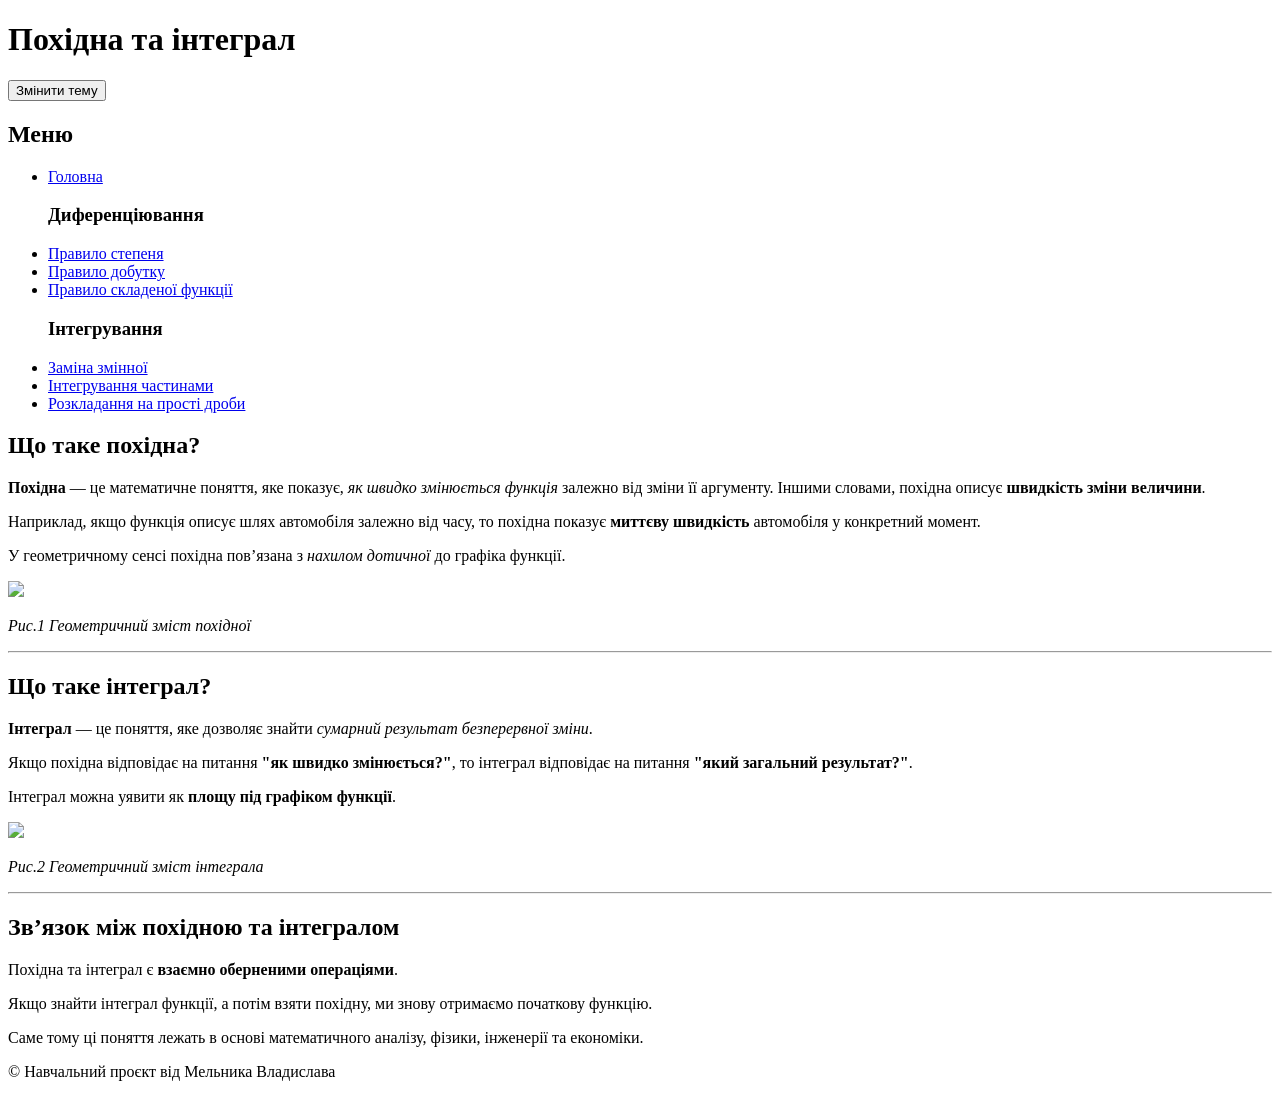
==== index.html @ 9eb4aad6 "Add files via upload" ====
<!DOCTYPE html>
<html lang="uk">

<head>
    <meta charset="UTF-8">
    <title>Похідна та інтеграл</title>

    <link rel="stylesheet" href="style.css">
</head>


<body>

    <header>

        <h1>Похідна та інтеграл</h1>

        <button id="themeToggle">
            Змінити тему
        </button>

    </header>


    <div class="container">

<nav>

    <h1>Меню</h1>

    <ul>

        <li><a href="index.html" class="active">Головна</a></li>

        <h3>Диференціювання</h3>

        <li><a href="pages/power-rule.html">Правило степеня</a></li>
        <li><a href="pages/product-rule.html">Правило добутку</a></li>
        <li><a href="pages/chain-rule.html">Правило складеної функції</a></li>

    </ul>

    <ul>

        <h3>Інтегрування</h3>

        <li><a href="pages/substitution.html">Заміна змінної</a></li>
        <li><a href="pages/integration-by-parts.html">Інтегрування частинами</a></li>
        <li><a href="pages/partial-fractions.html">Розкладання на прості дроби</a></li>

    </ul>

</nav>

        <main>

            <div class="box">

                <h2>Що таке похідна?</h2>

                <p>
                    <b>Похідна</b> — це математичне поняття, яке показує,
                    <i>як швидко змінюється функція</i> залежно від зміни її аргументу.
                    Іншими словами, похідна описує <b>швидкість зміни величини</b>.
                </p>

                <p>
                    Наприклад, якщо функція описує шлях автомобіля залежно від часу,
                    то похідна показує <b>миттєву швидкість</b> автомобіля
                    у конкретний момент.
                </p>

                <p>
                    У геометричному сенсі похідна пов’язана з
                    <i>нахилом дотичної</i> до графіка функції.
                </p>

                <img src="derivative.png" class="math-img">

                <p class="img-description">
                    <i>Рис.1 Геометричний зміст похідної</i>
                </p>

            </div>


            <hr>


            <div class="box">

                <h2>Що таке інтеграл?</h2>

                <p>
                    <b>Інтеграл</b> — це поняття, яке дозволяє знайти
                    <i>сумарний результат безперервної зміни</i>.
                </p>

                <p>
                    Якщо похідна відповідає на питання
                    <b>"як швидко змінюється?"</b>,
                    то інтеграл відповідає на питання
                    <b>"який загальний результат?"</b>.
                </p>

                <p>
                    Інтеграл можна уявити як
                    <b>площу під графіком функції</b>.
                </p>

                <img src="integral.png" class="math-img">

                <p class="img-description">
                    <i>Рис.2 Геометричний зміст інтеграла</i>
                </p>

            </div>


            <hr>


            <div class="box">

                <h2>Зв’язок між похідною та інтегралом</h2>

                <p>
                    Похідна та інтеграл є
                    <b>взаємно оберненими операціями</b>.
                </p>

                <p>
                    Якщо знайти інтеграл функції, а потім взяти похідну,
                    ми знову отримаємо початкову функцію.
                </p>

                <p>
                    Саме тому ці поняття лежать в основі
                    математичного аналізу, фізики, інженерії та економіки.
                </p>

            </div>

        </main>

    </div>


    <footer>

        <p>© Навчальний проєкт від Мельника Владислава</p>
        </p>

    </footer>


    <script src="script.js"></script>

</body>

</html>
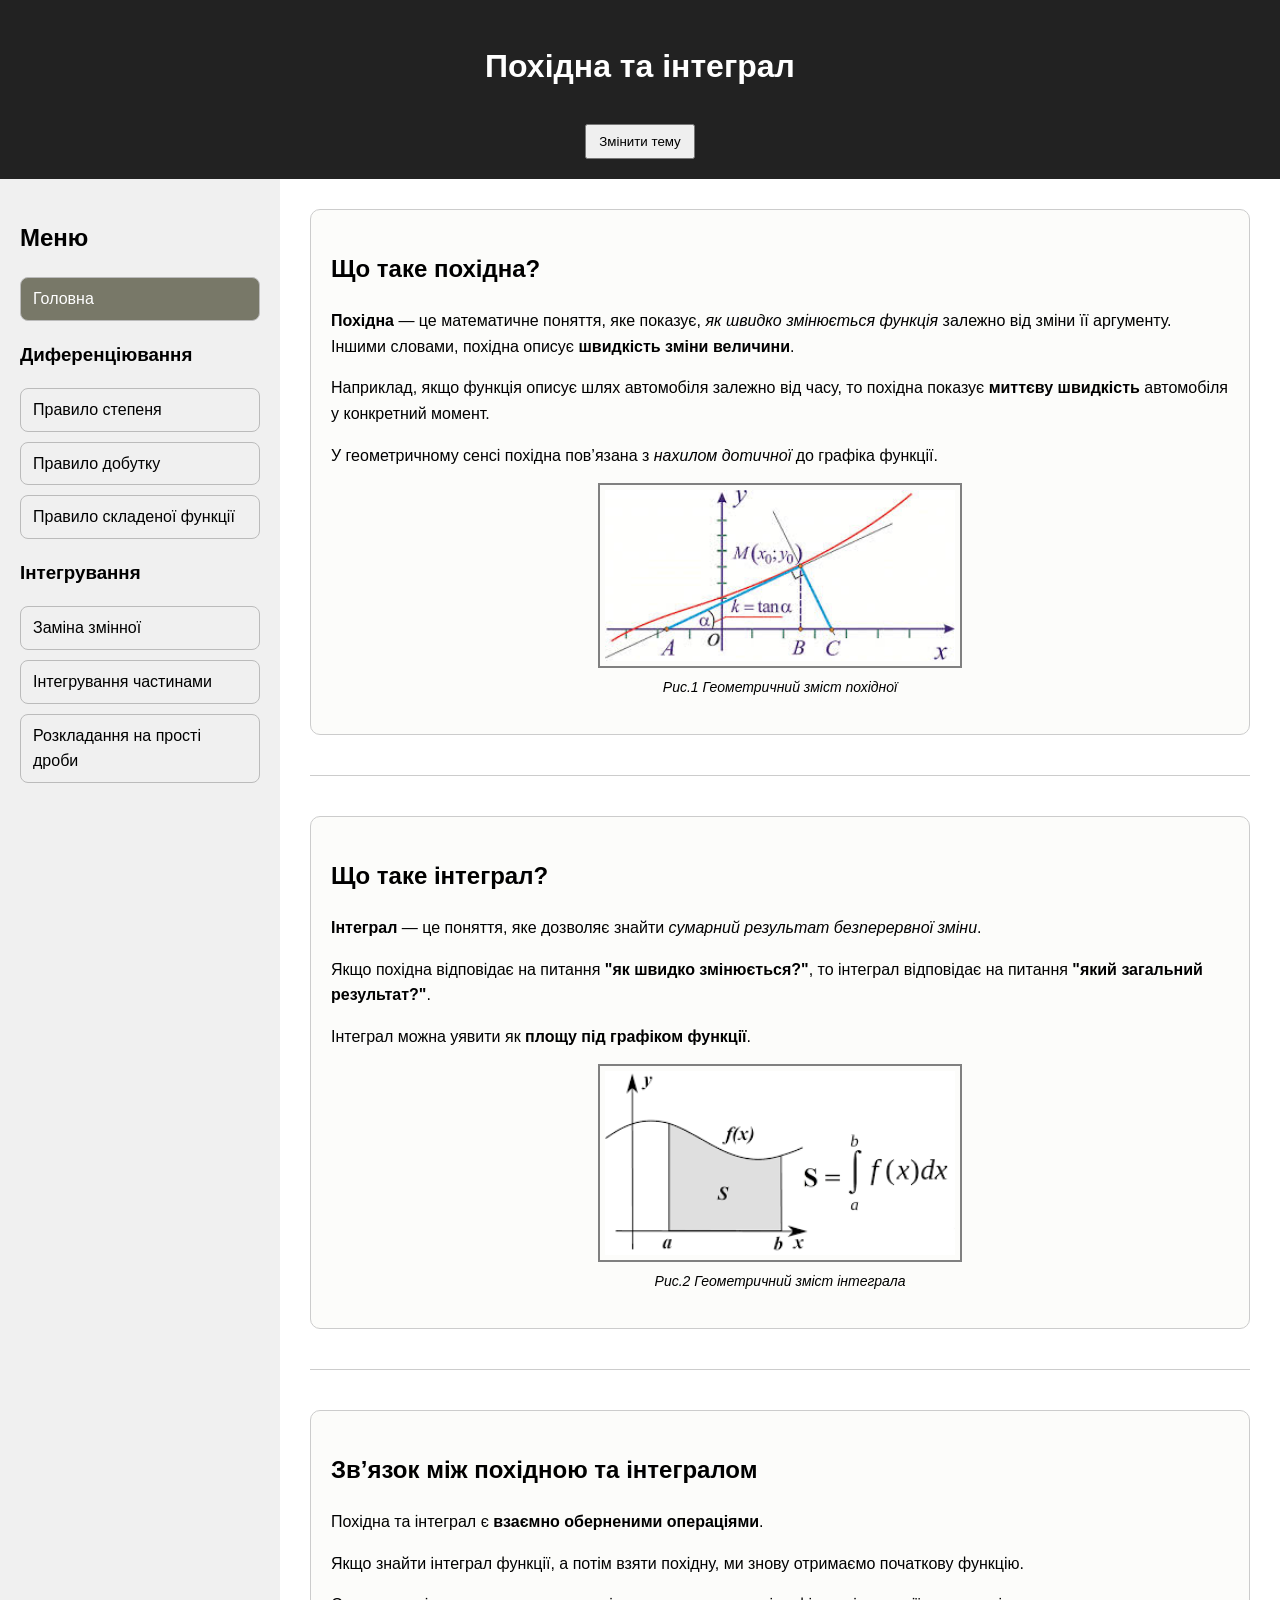
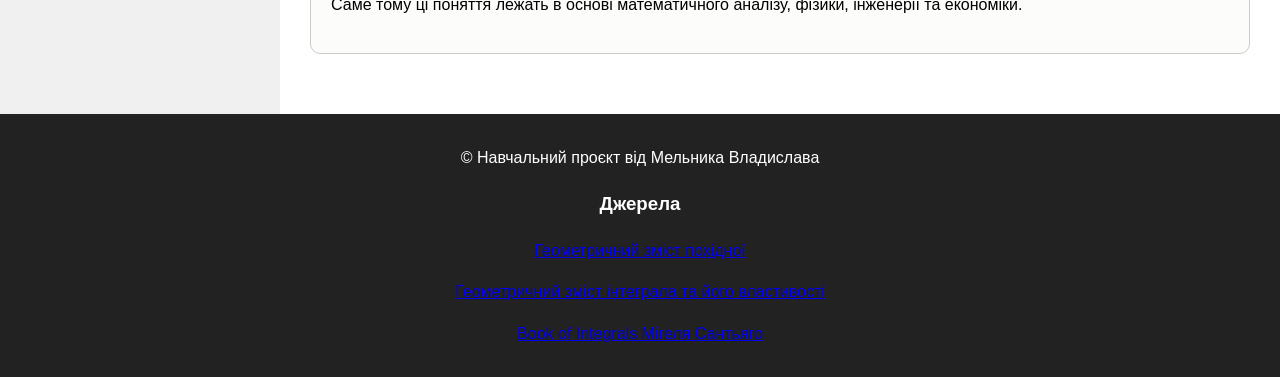
==== commit da7664fa: "Add files via upload" ====
--- a/index.html
+++ b/index.html
@@ -149,8 +149,11 @@
     <footer>
 
         <p>© Навчальний проєкт від Мельника Владислава</p>
-        </p>
-
+        <h3>Джерела</h3>
+        <p><a href="https://yukhym.com/uk/diferentsiyuvannya-funktsij/geometrichnij-zmist-pokhidnoji-dotichna-ta-normal-do-krivoji.html">Геометричний зміст похідної</a></p>
+        <p><a href="https://myedu.cc/school-mathematics/viznachenij-integral-ta-jogo-vlastivosti/">Геометричний зміст інтеграла та його властивості</a></p>
+        <p><a href="https://www.mathscribbles.com/product-page/book-of-integrals">Book of Integrals Мігеля Сантьяго</a></p>
+    
     </footer>
 
 
--- a/style.css
+++ b/style.css
@@ -0,0 +1,164 @@
+body
+{
+margin:0;
+font-family:Arial;
+line-height:1.6;
+background:white;
+color:black;
+}
+
+header
+{
+background:#222;
+color:white;
+text-align:center;
+padding:20px;
+}
+
+footer
+{
+background:#222;
+color:white;
+text-align:center;
+padding:15px;
+}
+
+.container
+{
+display:flex;
+min-height:80vh;
+}
+
+nav
+{
+width:240px;
+background:#f0f0f0;
+padding:20px;
+}
+
+nav ul
+{
+list-style:none;
+padding:0;
+}
+
+nav li
+{
+margin-bottom:10px;
+}
+
+nav a
+{
+    text-decoration:none;
+    color:black;
+
+    display:block;
+    padding:8px 12px;
+
+    border:1px solid #bbb;
+    border-radius:8px;
+
+    transition:0.2s;
+}
+
+nav a:hover
+{
+    background:#ddd;
+}
+
+main
+{
+flex:1;
+padding:30px;
+}
+
+.box
+{
+background:#fcfcfa;
+padding:20px;
+border-radius:10px;
+margin-bottom:30px;
+border:1px solid #ccc;
+}
+
+p
+{
+margin-bottom:15px;
+}
+
+.math-img
+{
+display:block;
+margin:auto;
+width:350px;
+
+border:2px solid gray;
+padding:5px;
+
+transition:0.3s;
+}
+
+.math-img:hover
+{
+transform:scale(1.05);
+}
+
+.img-description
+{
+text-align:center;
+margin-top:8px;
+font-size:14px;
+}
+
+hr
+{
+margin:40px 0;
+border:0;
+height:1px;
+background:#ccc;
+}
+
+button
+{
+margin-top:10px;
+padding:8px 12px;
+cursor:pointer;
+}
+
+.dark-theme
+{
+    background:#121212;
+    color:white;
+}
+
+.dark-theme nav
+{
+    background:#1e1e1e;
+}
+
+.dark-theme nav a
+{
+    color:white;
+}
+
+.dark-theme .box
+{
+    background:#1e1e1e;
+    border:1px solid #444;
+}
+
+.dark-theme hr
+{
+    background:#444;
+}
+
+.dark-theme .math-img
+{
+    filter: invert(1) hue-rotate(180deg);
+}
+
+nav a.active
+{
+    background:#787868;
+    color:white;
+}
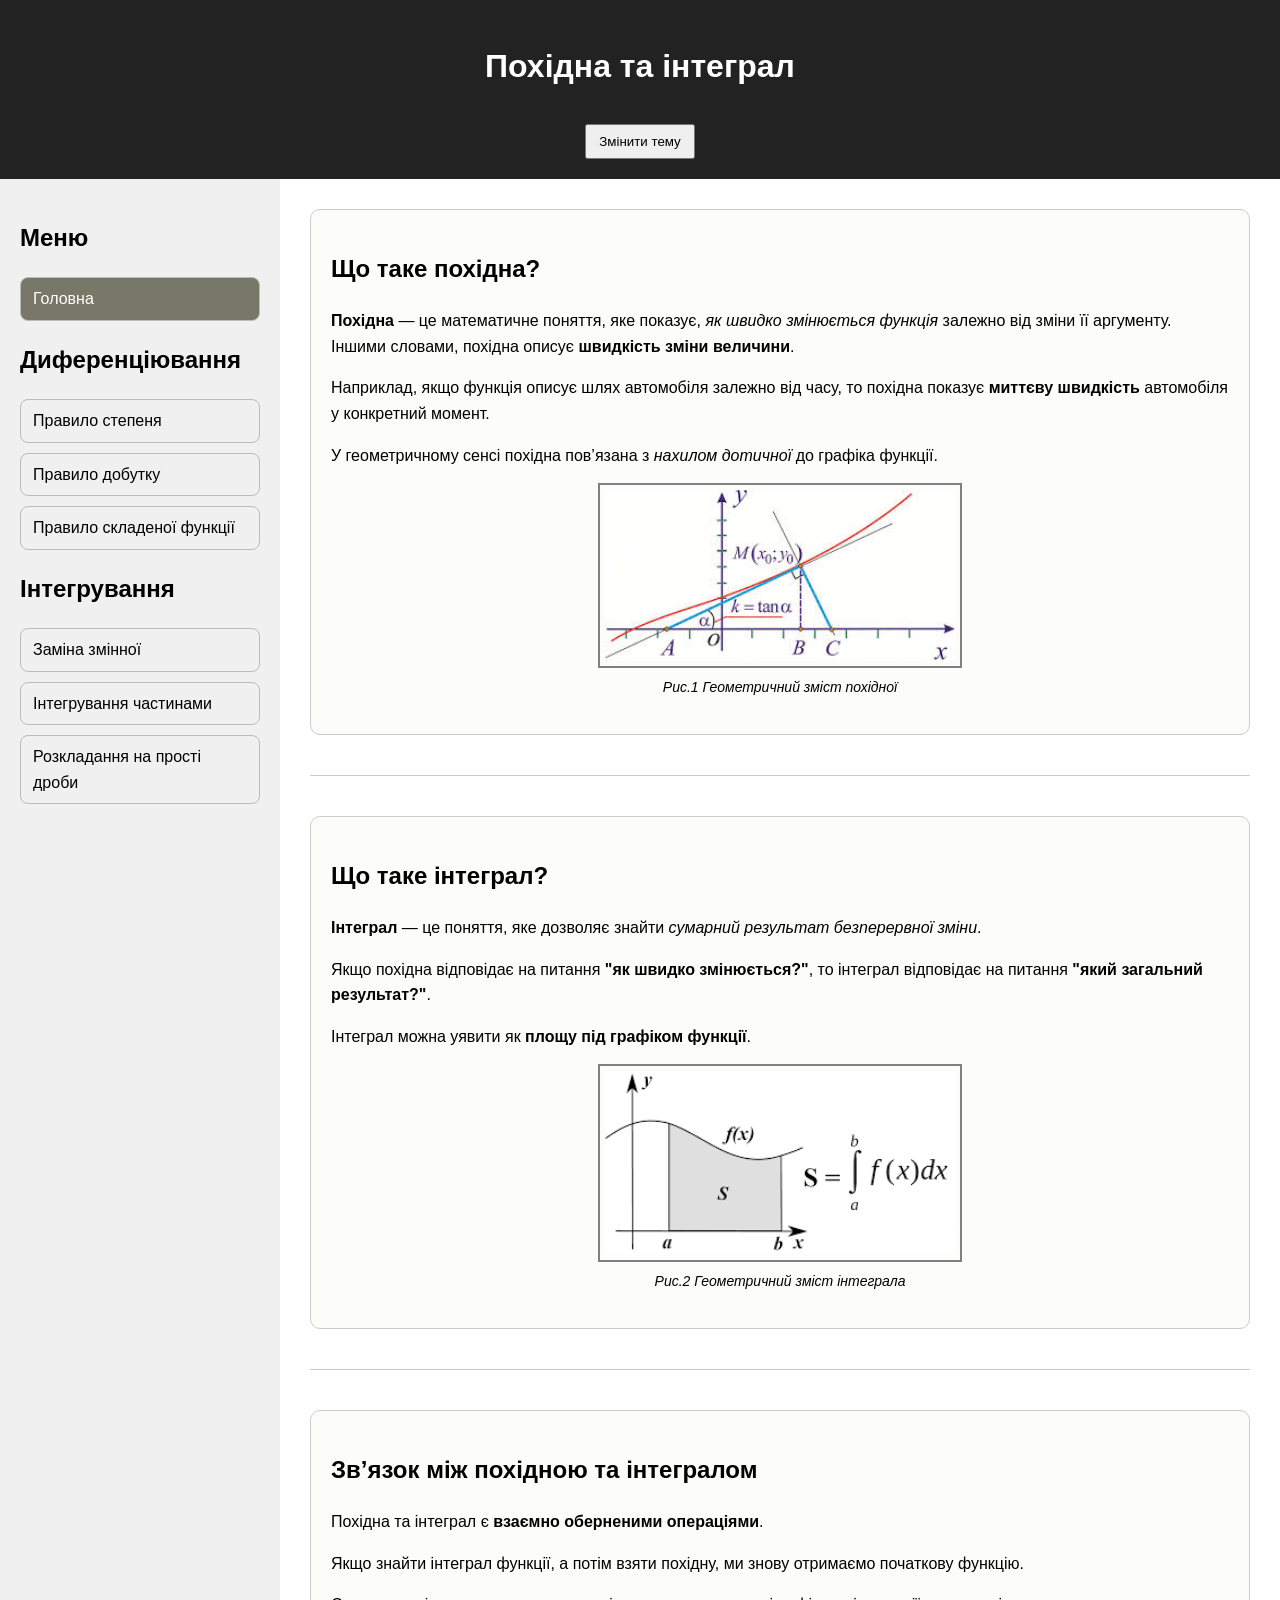
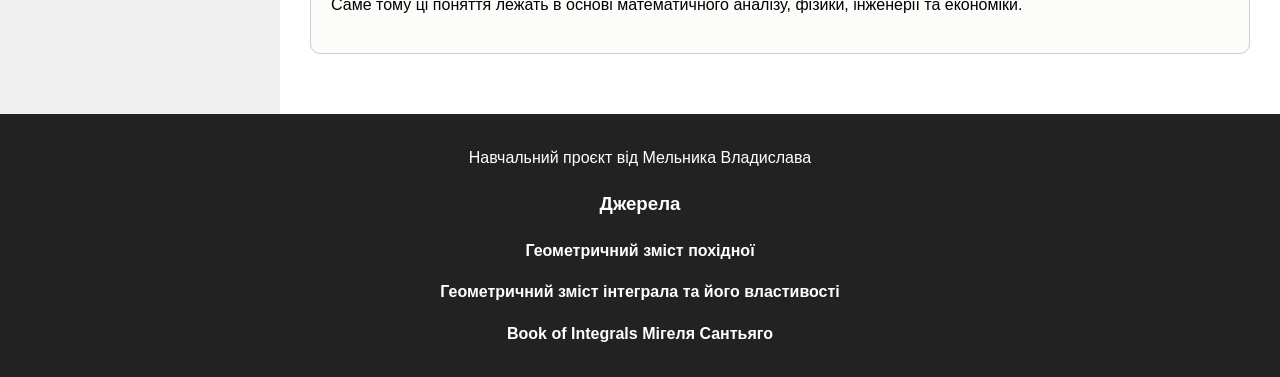
==== commit a4942a68: "Add files via upload" ====
--- a/index.html
+++ b/index.html
@@ -32,7 +32,11 @@
 
         <li><a href="index.html" class="active">Головна</a></li>
 
-        <h3>Диференціювання</h3>
+    </ul>
+
+        <h2>Диференціювання</h2>
+
+    <ul>
 
         <li><a href="pages/power-rule.html">Правило степеня</a></li>
         <li><a href="pages/product-rule.html">Правило добутку</a></li>
@@ -40,9 +44,9 @@
 
     </ul>
 
+        <h2>Інтегрування</h2>
+
     <ul>
-
-        <h3>Інтегрування</h3>
 
         <li><a href="pages/substitution.html">Заміна змінної</a></li>
         <li><a href="pages/integration-by-parts.html">Інтегрування частинами</a></li>
@@ -148,12 +152,25 @@
 
     <footer>
 
-        <p>© Навчальний проєкт від Мельника Владислава</p>
+        <p>Навчальний проєкт від Мельника Владислава</p>
         <h3>Джерела</h3>
-        <p><a href="https://yukhym.com/uk/diferentsiyuvannya-funktsij/geometrichnij-zmist-pokhidnoji-dotichna-ta-normal-do-krivoji.html">Геометричний зміст похідної</a></p>
-        <p><a href="https://myedu.cc/school-mathematics/viznachenij-integral-ta-jogo-vlastivosti/">Геометричний зміст інтеграла та його властивості</a></p>
-        <p><a href="https://www.mathscribbles.com/product-page/book-of-integrals">Book of Integrals Мігеля Сантьяго</a></p>
-    
+        <p class="source">
+         <a href="https://yukhym.com/uk/diferentsiyuvannya-funktsij/geometrichnij-zmist-pokhidnoji-dotichna-ta-normal-do-krivoji.html">
+        Геометричний зміст похідної
+        </a>
+        </p>
+
+         <p class="source">
+        <a href="https://myedu.cc/school-mathematics/viznachenij-integral-ta-jogo-vlastivosti/">
+        Геометричний зміст інтеграла та його властивості
+        </a>
+
+        <p class="source">
+        <a href="https://www.mathscribbles.com/product-page/book-of-integrals">
+        Book of Integrals Мігеля Сантьяго
+        </a>
+        </p>
+        
     </footer>
 
 
--- a/style.css
+++ b/style.css
@@ -161,4 +161,24 @@
 {
     background:#787868;
     color:white;
+}
+
+.source a
+{
+    color:white;
+    text-decoration:none;
+    font-weight:bold;
+}
+
+.source a
+{
+    color:white;
+    text-decoration:none;
+    font-weight:bold;
+}
+
+.source a:hover
+{
+    color:white;
+    text-decoration:underline;
 }
